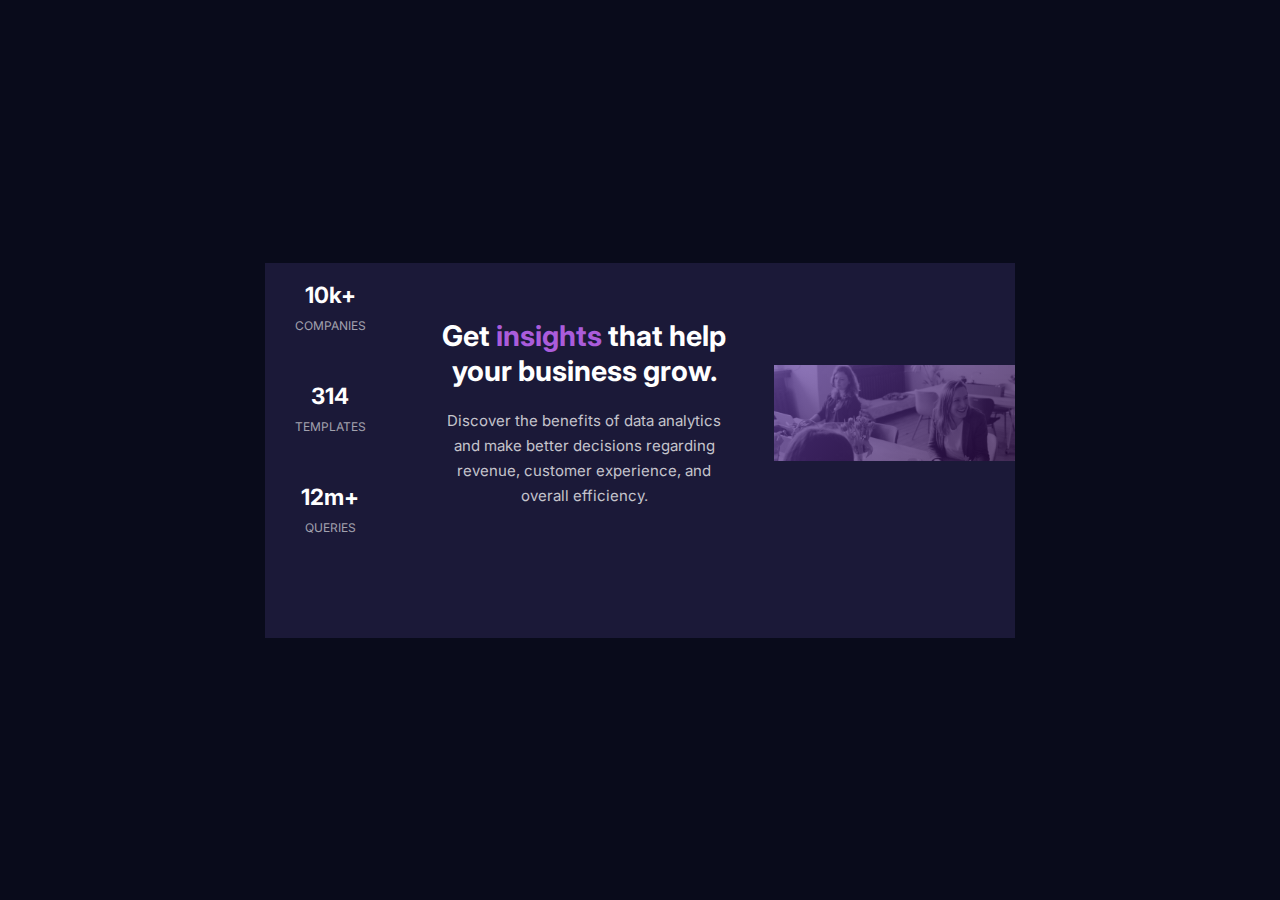
==== index.html @ 4e1b984f "first commit" ====
<!DOCTYPE html>
<html lang="en">
<head>
  <meta charset="UTF-8">
  <meta name="viewport" content="width=device-width, initial-scale=1.0"> <!-- displays site properly based on user's device -->

  <link rel="icon" type="image/png" sizes="32x32" href="./images/favicon-32x32.png">
  
  <title>Frontend Mentor | Stats preview card component</title>
  <link rel="stylesheet" href="style.css">


</head>
<body>
  <div class="container">
    <div class="img"></div>
    <div class="info">
      <h2>Get <span>insights</span> that help your business grow.</h2>
      <p class="sub-text">Discover the benefits of data analytics and make better decisions regarding revenue, customer 
        experience, and overall efficiency.</p>
    </div>

    <div class="statistics">
      <div class="stats">
        <span>10k+</span>
        <p>companies</p>
      </div><div class="stats">
        <span>314</span>
        <p>templates</p>
      </div><div class="stats">
        <span>12m+</span>
        <p>queries</p>
      </div>
    </div>
    
  </div>

  <!-- Get insights that help your business grow.

  Discover the benefits of data analytics and make better decisions regarding revenue, customer 
  experience, and overall efficiency.

  10k+ companies
  314 templates
  12m+ queries -->


</body>
</html>
---- style.css ----
@import url('https://fonts.googleapis.com/css2?family=Inter:wght@400;700&display=swap');
@import url('https://fonts.googleapis.com/css2?family=Inter&display=swap');
:root{
    --Primary-gradient: hsla(261, 43%, 45%, 0.70);
    --Secondery-gradient: hsla(273, 79%, 15%,0.70);

    --Very-dark-blue (main background): hsl(233, 47%, 7%);
    --Dark-desaturated-blue (card background): hsl(244, 38%, 16%);
    --Soft-violet (accent): hsl(277, 64%, 61%);

    --White (main heading, stats): hsl(0, 0%, 100%);
    --Slightly-transparent-white (main paragraph): hsla(0, 0%, 100%, 0.75);
    --Slightly-transparent-white (stat headings): hsla(0, 0%, 100%, 0.6);
    

}
*{
    margin: 0;
    padding: 0;
    box-sizing: border-box;
}
html{
    font-size: 15px;
}
body{
    font-family:'Inter', sans-serif;
    background-color: hsl(233, 49%, 7%);
    height: 100vh;
    display: flex;
    justify-content: center;
    align-items: center;
}
.container{
    color: white;
    height: 90%;
    width: 376px;
    background-color: hsl(244, 38%, 16%);
    text-align: center;
    padding-bottom: 5rem;
}
.img{
    height: 32%;
    width: 100%;
    background: linear-gradient(135deg,var(--Primary-gradient), var(--Secondery-gradient)),
                url(./images/image-header-mobile.jpg);
    background-size: cover;
}
.info{
    margin: 30px 0;
    padding: 0 40px;
    
}
.info h2{
    margin-bottom: 20px;
    font-size: 1.9rem;
}
.info h2 span{
    color: hsl(277, 64%, 61%);
}
.info p{
    line-height: 25px;
    color:hsla(0, 0%, 100%, 0.75);
}
.stats{
    padding: 1.3rem;
}
.stats span{
    font-size: 1.5rem;
    font-weight: bold;
}
.stats p{
    text-transform: uppercase;
    font-size: 12px;
    color: hsla(0, 0%, 100%, 0.6);
    padding: 10px;

}
@media (min-width: 1140px) {
    .container{
        height: 25rem;
        width: 50rem;
        display: flex;
        flex-direction: row-reverse;
        align-items: center;
        justify-content: center;
    }
    .statistics{
        display: inline-block;
        
    }
}
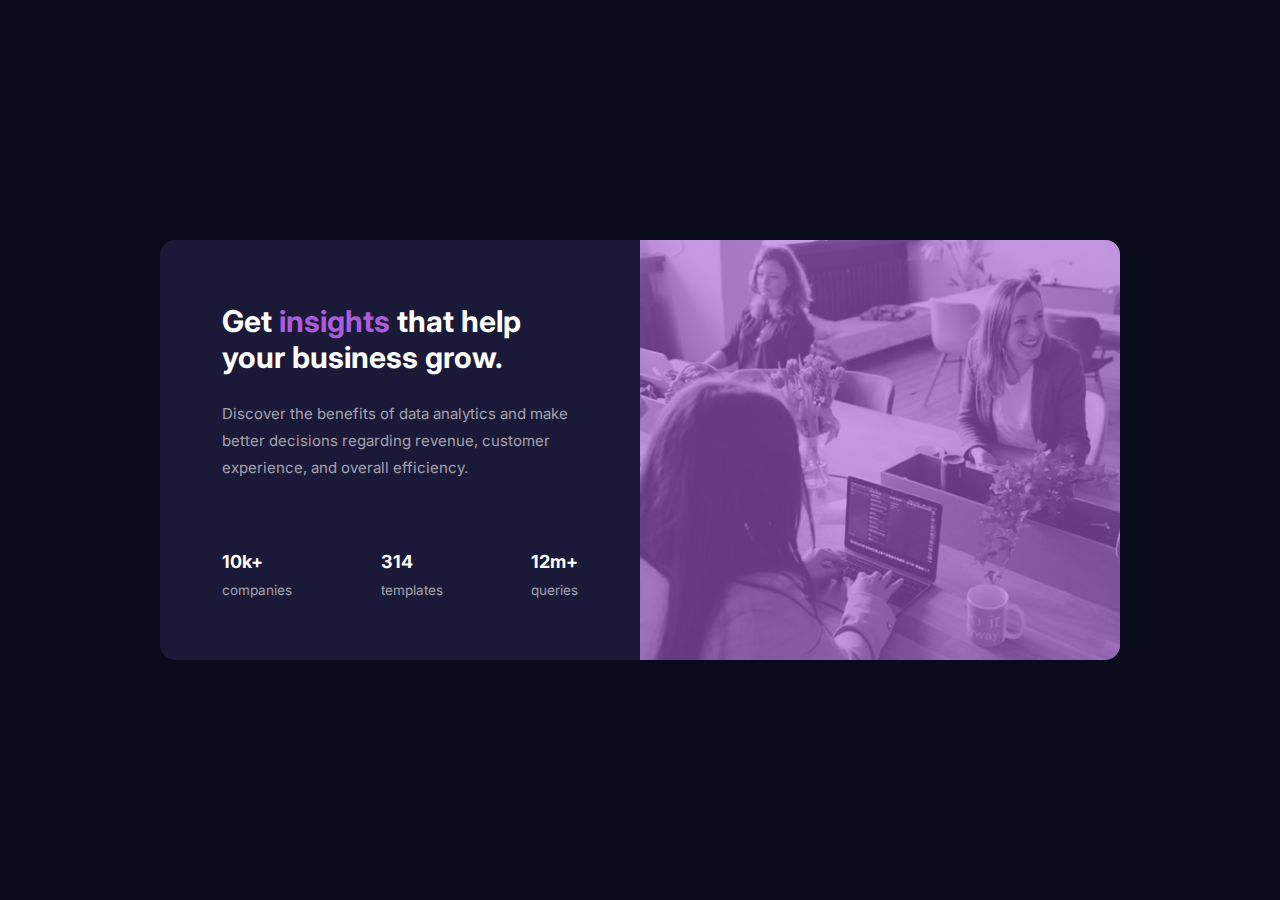
==== commit 2f547d22: "moddified" ====
--- a/index.html
+++ b/index.html
@@ -12,28 +12,34 @@
 
 </head>
 <body>
-  <div class="container">
-    <div class="img"></div>
-    <div class="info">
-      <h2>Get <span>insights</span> that help your business grow.</h2>
-      <p class="sub-text">Discover the benefits of data analytics and make better decisions regarding revenue, customer 
-        experience, and overall efficiency.</p>
+<div class="container">
+    <div class="wrapper">
+        <div class="text-component">
+            <h1 class="title">Get <span>insights</span> that help your business grow.</h1>
+            <p class="subtitle">  Discover the benefits of data analytics and make better decisions regarding revenue, customer 
+                experience, and overall efficiency.</p>
+       <div class="state-box">
+           <div class="state-content">
+               <p class="num">10k+</p>
+               <p>companies</p>
+           </div>
+           <div class="state-content">
+               <p class="num">314</p>
+               <p>templates</p>
+           </div>
+           <div class="state-content">
+               <p class="num">12m+</p>
+               <p>queries</p>
+           </div>
+       </div>
+        
+        
+        </div>
+        <div class="img-component">
+            <img src="/images/image-header-desktop.jpg" alt="">
+        </div>
     </div>
-
-    <div class="statistics">
-      <div class="stats">
-        <span>10k+</span>
-        <p>companies</p>
-      </div><div class="stats">
-        <span>314</span>
-        <p>templates</p>
-      </div><div class="stats">
-        <span>12m+</span>
-        <p>queries</p>
-      </div>
-    </div>
-    
-  </div>
+</div>
 
   <!-- Get insights that help your business grow.
 
--- a/style.css
+++ b/style.css
@@ -4,13 +4,13 @@
     --Primary-gradient: hsla(261, 43%, 45%, 0.70);
     --Secondery-gradient: hsla(273, 79%, 15%,0.70);
 
-    --Very-dark-blue (main background): hsl(233, 47%, 7%);
-    --Dark-desaturated-blue (card background): hsl(244, 38%, 16%);
-    --Soft-violet (accent): hsl(277, 64%, 61%);
+    --Very-dark-blue: hsl(233, 47%, 7%);
+    --Dark-desaturated-blue: hsl(244, 38%, 16%);
+    --Soft-violet: hsl(277, 64%, 61%);
 
-    --White (main heading, stats): hsl(0, 0%, 100%);
-    --Slightly-transparent-white (main paragraph): hsla(0, 0%, 100%, 0.75);
-    --Slightly-transparent-white (stat headings): hsla(0, 0%, 100%, 0.6);
+    --White: hsl(0, 0%, 100%);
+    --Slightly-transparent-white: hsla(0, 0%, 100%, 0.75);
+    --Slightly-transparent-white: hsla(0, 0%, 100%, 0.6);
     
 
 }
@@ -24,68 +24,95 @@
 }
 body{
     font-family:'Inter', sans-serif;
-    background-color: hsl(233, 49%, 7%);
     height: 100vh;
+    background-color: var(--Very-dark-blue);
     display: flex;
+    align-items: center;
     justify-content: center;
-    align-items: center;
 }
 .container{
+    max-width: 1020px;
+}
+.wrapper{
+    background-color: var(--Dark-desaturated-blue);
+    display: grid;
+    grid-template-columns: 1fr 1fr;
+    border-radius: 15px;
+    overflow: hidden;
+    margin: 2rem;
+}
+.img-component img{
+    width: 100%;
+    height: 100%;
+    object-fit: cover;
+}
+.img-component{
+    position: relative;
+}
+.img-component::after{
+    position: absolute;
+    content: '';
+    top: 0;
+    left: 0;
+    width: 100%;
+    height: 100%;
+    background-color: hsla(277, 64%, 61%, 0.6);
+}
+.text-component{
+    padding: 13%;
+}
+.title{
     color: white;
-    height: 90%;
-    width: 376px;
-    background-color: hsl(244, 38%, 16%);
-    text-align: center;
-    padding-bottom: 5rem;
+    padding-bottom: 25px;
 }
-.img{
-    height: 32%;
-    width: 100%;
-    background: linear-gradient(135deg,var(--Primary-gradient), var(--Secondery-gradient)),
-                url(./images/image-header-mobile.jpg);
-    background-size: cover;
+.subtitle{
+    color: var(--Slightly-transparent-white);
+    line-height: 1.8;
 }
-.info{
-    margin: 30px 0;
-    padding: 0 40px;
-    
+.title span{
+    color: var(--Soft-violet);
 }
-.info h2{
-    margin-bottom: 20px;
-    font-size: 1.9rem;
-}
-.info h2 span{
-    color: hsl(277, 64%, 61%);
-}
-.info p{
-    line-height: 25px;
-    color:hsla(0, 0%, 100%, 0.75);
-}
-.stats{
-    padding: 1.3rem;
-}
-.stats span{
-    font-size: 1.5rem;
-    font-weight: bold;
-}
-.stats p{
-    text-transform: uppercase;
-    font-size: 12px;
-    color: hsla(0, 0%, 100%, 0.6);
-    padding: 10px;
+.state-box{
+    display: flex;
+    justify-content: space-between;
+    padding-top: 60px;
 
 }
-@media (min-width: 1140px) {
+.state-box p.num{
+    color: white;
+    font-weight: bold;
+    font-size: 1.2rem;
+}
+.state-box p{
+    color: var(--Slightly-transparent-white);
+    padding-top: 10px;
+    font-size: 0.9rem;
+}
+@media (max-width:768px) {
+    body{
+        align-items: flex-start;
+    }
+    .wrapper{
+        grid-template-columns: 1fr;
+
+    }
     .container{
-        height: 25rem;
-        width: 50rem;
-        display: flex;
-        flex-direction: row-reverse;
-        align-items: center;
-        justify-content: center;
+        text-align: center;
     }
-    .statistics{
-        display: inline-block;
-        
+    .img-component {
+        order: -1;
+    }
+    .state-box {
+        flex-direction: column;
+        padding-top: 30px;
+    }
+    .state-content{
+        padding-bottom: 20px;
+    }
+    .state-box p.num{
+        font-size: 1.5rem;
+    }
+    .title{
+        font-size: 25px;
     }
 }
